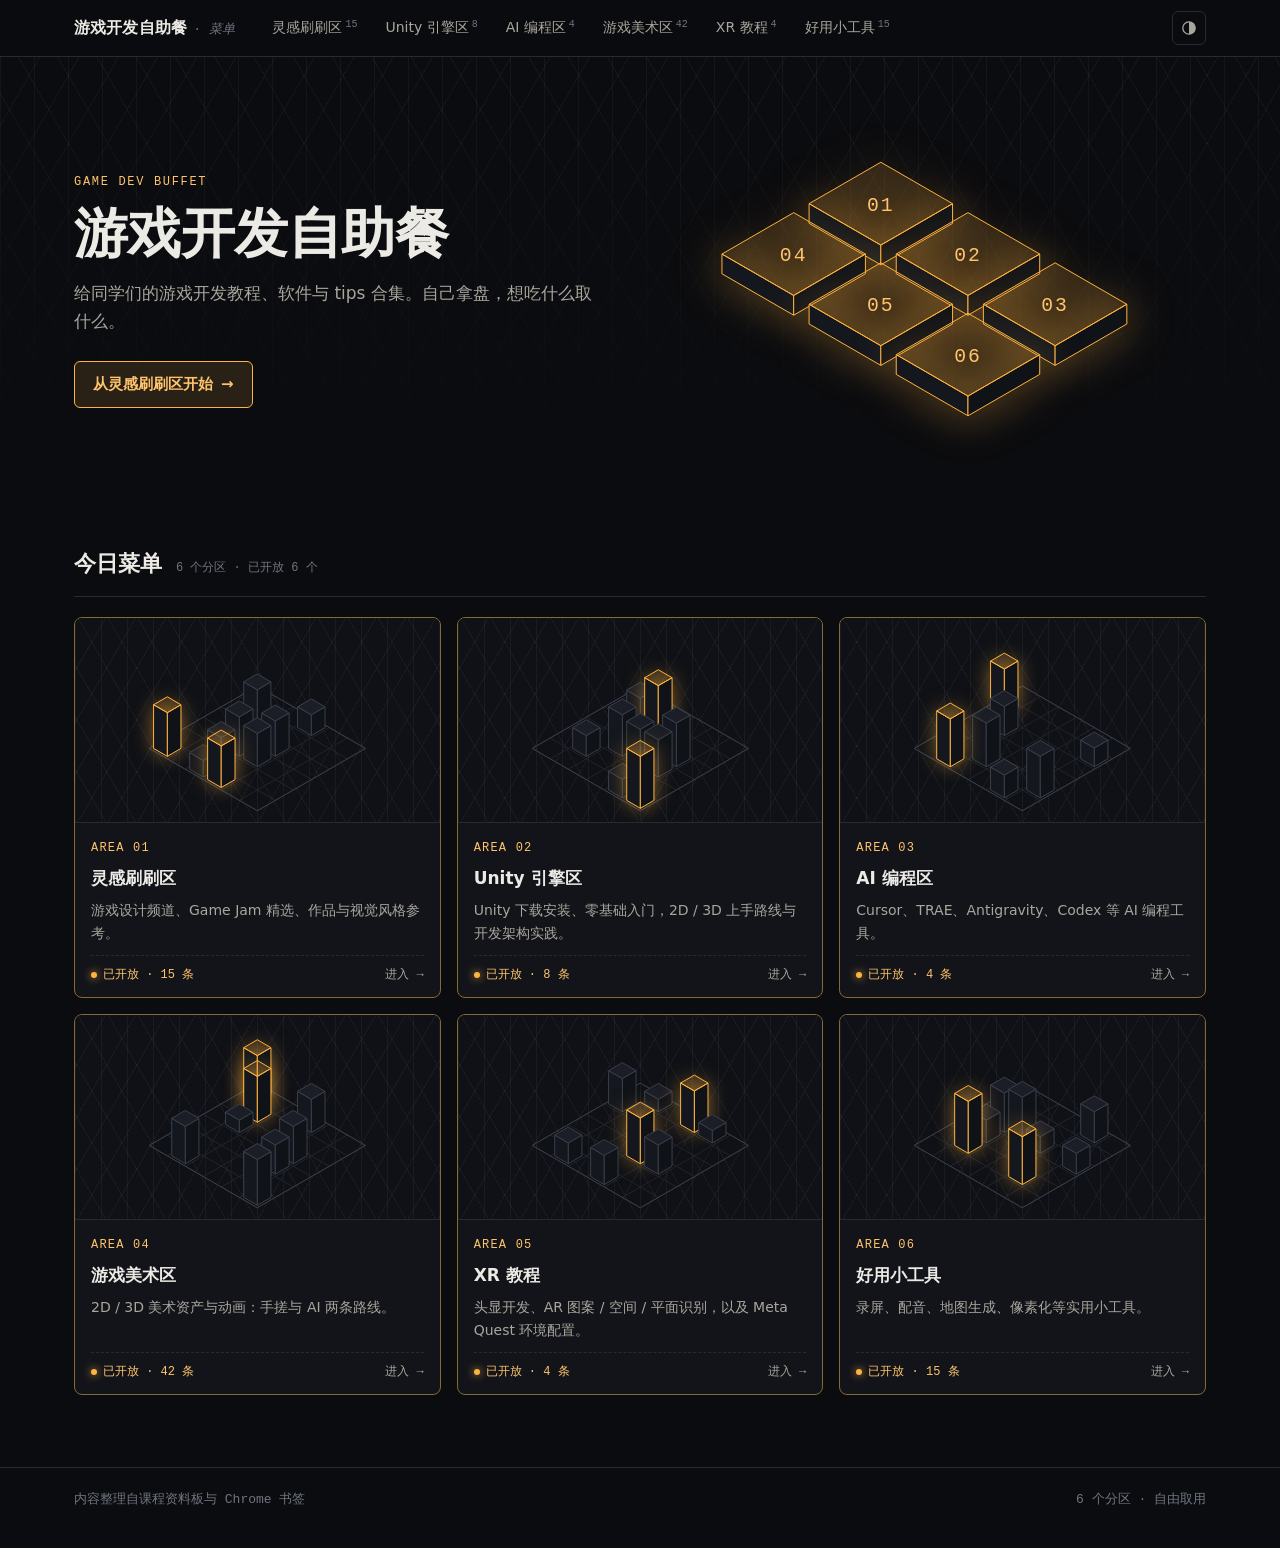
==== index.html @ 3d1bcd32 "Initial commit" ====
<!doctype html>
<html lang="zh-CN" data-theme="dark">
<head>
  <meta charset="utf-8">
  <meta name="viewport" content="width=device-width, initial-scale=1, viewport-fit=cover">
  <title>游戏开发自助餐</title>
  <meta name="description" content="给同学们的游戏开发教程、软件与 tips 合集。自己拿盘，想吃什么取什么。">
  <script src="assets/js/theme.js"></script>
  <link rel="stylesheet" href="assets/css/style.css">
</head>
<body>
  <header class="site-header">
    <div class="wrap header-inner">
      <a class="wordmark" href="index.html">游戏开发自助餐<em>· 菜单</em></a>
      <nav class="area-nav" aria-label="分区">
        <a href="inspiration.html">灵感刷刷区<sup>15</sup></a>
        <a href="unity.html">Unity 引擎区<sup>8</sup></a>
        <a href="ai-coding.html">AI 编程区<sup>4</sup></a>
        <a href="art.html">游戏美术区<sup>42</sup></a>
        <a href="xr.html">XR 教程<sup>4</sup></a>
        <a href="tools.html">好用小工具<sup>15</sup></a>
      </nav>
      <button id="theme-toggle" class="icon-btn" type="button" aria-label="切换明暗主题" title="切换明暗主题"><svg viewBox="0 0 16 16" aria-hidden="true" focusable="false"><circle cx="8" cy="8" r="6.2" fill="none" stroke="currentColor" stroke-width="1.3"/><path d="M8 1.8a6.2 6.2 0 0 1 0 12.4z" fill="currentColor"/></svg></button>
    </div>
  </header>

  <main>
    <section class="hero">
      <div class="wrap hero-inner">
        <div>
          <p class="eyebrow">Game Dev Buffet</p>
          <h1>游戏开发自助餐</h1>
          <p class="lead">给同学们的游戏开发教程、软件与 tips 合集。自己拿盘，想吃什么取什么。</p>
          <a class="btn" href="inspiration.html">从灵感刷刷区开始 <span aria-hidden="true">→</span></a>
        </div>
        <div class="hero-art" id="hero-art"></div>
      </div>
    </section>

    <div class="wrap">
      <div class="section-title"><h2>今日菜单</h2><span>6 个分区 · 已开放 6 个</span></div>
      <div class="tiles" id="tiles"></div>
    </div>
  </main>

  <footer class="site-footer">
    <div class="wrap">
      <span>内容整理自课程资料板与 Chrome 书签</span>
      <span>6 个分区 · 自由取用</span>
    </div>
  </footer>

  <script src="assets/js/iso.js"></script>
  <script src="assets/js/index.js"></script>
</body>
</html>
---- assets/css/style.css ----
/* ==========================================================
   游戏开发自助餐 · 全站样式
   视觉方向：极细等角线稿 + 亮起即发琥珀色光（参考 isoglow.dev 的气质）
   ★ 想调整配色？只改下面的 :root 变量即可。
   ========================================================== */

:root {
  color-scheme: light;
  /* —— 浅色主题（纸张感） —— */
  --bg: #f5f3ee;
  --surface: #fffdf9;
  --surface-2: #f6f3ec;
  --line: #d8d3c8;          /* 细灰线 */
  --line-2: #bfb9ab;
  --text: #1c1b19;
  --text-2: #55524b;
  --muted: #8a867c;
  --grid: rgba(0, 0, 0, .055);

  --amber: #e19400;         /* 发光主色：描边、光晕 */
  --amber-ink: #8f5a00;     /* 琥珀色文字（保证对比度） */
  --amber-soft: rgba(225, 148, 0, .12);
  --amber-wash: rgba(225, 148, 0, .16);
  --amber-fill: rgba(240, 160, 10, .62);
  --amber-fill-l: rgba(225, 148, 0, .34);
  --amber-fill-r: rgba(225, 148, 0, .22);
  --glow: rgba(225, 148, 0, .45);

  --iso-top: #fbf8f1;
  --iso-left: #ece7dc;
  --iso-right: #e1dbce;

  --radius: 8px;
  --mono: ui-monospace, "SF Mono", "JetBrains Mono", Menlo, Consolas, "Liberation Mono", monospace;
  --sans: -apple-system, BlinkMacSystemFont, "Segoe UI", "PingFang SC", "Hiragino Sans GB",
          "Microsoft YaHei UI", "Microsoft YaHei", "Noto Sans CJK SC", system-ui, sans-serif;
}

/* —— 深色主题（页面默认使用，也可手动切换） —— */
:root[data-theme="dark"] {
  color-scheme: dark;
  --bg: #0b0c0f;
  --surface: #12141a;
  --surface-2: #0f1116;
  --line: #262a32;
  --line-2: #3a3f4b;
  --text: #eceae4;
  --text-2: #a9a69d;
  --muted: #6f7480;
  --grid: rgba(255, 255, 255, .045);
  --amber: #ffb340;
  --amber-ink: #ffc46b;
  --amber-soft: rgba(255, 179, 64, .12);
  --amber-wash: rgba(255, 179, 64, .14);
  --amber-fill: rgba(255, 179, 64, .6);
  --amber-fill-l: rgba(255, 179, 64, .32);
  --amber-fill-r: rgba(255, 179, 64, .2);
  --glow: rgba(255, 179, 64, .5);
  --iso-top: #1b1e26;
  --iso-left: #14171d;
  --iso-right: #0f1217;
}

/* ---------- 基础 ---------- */
*, *::before, *::after { box-sizing: border-box; }
[hidden] { display: none !important; }
html { scroll-behavior: smooth; -webkit-text-size-adjust: 100%; }
body {
  margin: 0;
  background: var(--bg);
  color: var(--text);
  font: 400 16px/1.65 var(--sans);
  -webkit-font-smoothing: antialiased;
  transition: background-color .3s, color .3s;
}
a { color: inherit; }
.wrap { width: 100%; max-width: 1180px; margin: 0 auto; padding: 0 16px; }
@media (min-width: 720px) { .wrap { padding: 0 24px; } }

:focus-visible { outline: 2px solid var(--amber); outline-offset: 3px; }

@media (prefers-reduced-motion: reduce) {
  html { scroll-behavior: auto; }
  *, *::before, *::after { animation: none !important; transition: none !important; }
}

/* ---------- 顶部栏 ---------- */
.site-header {
  position: sticky; top: 0; z-index: 20;
  background: var(--bg);
  background: color-mix(in srgb, var(--bg) 84%, transparent);
  -webkit-backdrop-filter: blur(12px); backdrop-filter: blur(12px);
  border-bottom: 1px solid var(--line);
}
.header-inner {
  display: grid;
  grid-template-columns: 1fr auto;
  grid-template-areas: "brand tools" "nav nav";
  align-items: center; gap: 2px 12px; min-height: 56px;
}
@media (min-width: 900px) {
  .header-inner { grid-template-columns: auto 1fr auto; grid-template-areas: "brand nav tools"; gap: 24px; }
}
.wordmark { grid-area: brand; font: 600 16px var(--sans); text-decoration: none; letter-spacing: .01em; white-space: nowrap; }
.wordmark em { font: italic 400 13px var(--mono); color: var(--muted); margin-left: 6px; }

.area-nav { grid-area: nav; display: flex; gap: 2px; overflow-x: auto; scrollbar-width: none; padding-bottom: 8px; }
.area-nav::-webkit-scrollbar { display: none; }
@media (min-width: 900px) { .area-nav { padding: 0; } }
.area-nav a, .area-nav span {
  white-space: nowrap; padding: 5px 12px; border-radius: 6px; font-size: 14px;
  color: var(--text-2); text-decoration: none; border: 1px solid transparent;
}
.area-nav a:hover { color: var(--text); border-color: var(--line); }
.area-nav .is-active { color: var(--amber-ink); border-color: var(--line-2); background: var(--amber-soft); }
.area-nav .is-soon { color: var(--muted); opacity: .75; cursor: default; }
.area-nav sup { font: 500 10px var(--mono); margin-left: 3px; color: var(--muted); }

.icon-btn {
  grid-area: tools; width: 34px; height: 34px; display: grid; place-items: center;
  border: 1px solid var(--line); background: transparent; color: var(--text-2);
  border-radius: 6px; cursor: pointer; font-size: 16px; line-height: 1;
  transition: border-color .2s, color .2s, box-shadow .2s;
}
.icon-btn:hover { border-color: var(--amber); color: var(--amber-ink); box-shadow: 0 0 14px -2px var(--glow); }

/* ---------- 等角图形（SVG） ---------- */
.ibox polygon {
  stroke: var(--line-2); stroke-width: 1; stroke-linejoin: round;
  vector-effect: non-scaling-stroke;
  transition: fill .35s, stroke .35s;
}
.ibox .f-top { fill: var(--iso-top); }
.ibox .f-left { fill: var(--iso-left); }
.ibox .f-right { fill: var(--iso-right); }
.grid-line { fill: none; stroke: var(--line); stroke-width: 1; vector-effect: non-scaling-stroke; opacity: .8; }
.base-edge { fill: none; stroke: var(--line-2); stroke-width: 1; vector-effect: non-scaling-stroke; }
.pillar { stroke: var(--line-2); stroke-width: 1; stroke-dasharray: 2 4; vector-effect: non-scaling-stroke; }

/* 点亮状态：亮起的部分发琥珀色光 */
.is-lit .slab .f-top { fill: var(--amber-wash); stroke: var(--amber); }
.is-lit .slab .f-left, .is-lit .slab .f-right { stroke: var(--amber); }
.is-lit .cube .f-top { fill: var(--amber-fill); stroke: var(--amber); }
.is-lit .cube .f-left { fill: var(--amber-fill-l); stroke: var(--amber); }
.is-lit .cube .f-right { fill: var(--amber-fill-r); stroke: var(--amber); }
.is-lit .cube { filter: drop-shadow(0 0 7px var(--glow)); }
.is-lit .slab { filter: drop-shadow(0 0 12px var(--glow)); }

/* ---------- 首屏 ---------- */
.hero { position: relative; padding: 44px 0 28px; overflow: hidden; }
.hero::before {
  content: ""; position: absolute; inset: 0; pointer-events: none;
  background-image:
    repeating-linear-gradient(90deg, var(--grid) 0 1px, transparent 1px 34px),
    repeating-linear-gradient(60deg, var(--grid) 0 1px, transparent 1px 34px),
    repeating-linear-gradient(120deg, var(--grid) 0 1px, transparent 1px 34px);
  -webkit-mask-image: linear-gradient(to bottom, #000 0, transparent 95%);
  mask-image: linear-gradient(to bottom, #000 0, transparent 95%);
}
.hero-inner { position: relative; display: grid; gap: 28px; align-items: center; }
@media (min-width: 900px) { .hero-inner { grid-template-columns: 1.05fr 1fr; gap: 40px; } .hero { padding: 64px 0 40px; } }

.eyebrow { font: 500 12px var(--mono); letter-spacing: .14em; text-transform: uppercase; color: var(--amber-ink); margin: 0 0 14px; }
.hero h1 { margin: 0 0 14px; font-size: clamp(34px, 5.2vw, 54px); line-height: 1.15; font-weight: 650; letter-spacing: -.01em; }
.hero p.lead { margin: 0; max-width: 34em; color: var(--text-2); font-size: 17px; text-wrap: pretty; }

.stats { display: flex; flex-wrap: wrap; gap: 0; margin: 26px 0 0; padding: 0; list-style: none; }
.stats li { padding: 0 22px 0 0; margin-right: 22px; border-right: 1px solid var(--line); }
.stats li:last-child { border-right: 0; margin-right: 0; }
.stats b { display: block; font: 500 26px/1.1 var(--mono); color: var(--text); }
.stats span { font: 12px var(--mono); color: var(--muted); letter-spacing: .04em; }

.btn {
  display: inline-flex; align-items: center; gap: 8px; margin-top: 26px; padding: 10px 18px;
  border: 1px solid var(--amber); color: var(--amber-ink); background: var(--amber-soft);
  border-radius: 6px; text-decoration: none; font-weight: 600; font-size: 15px;
  transition: box-shadow .25s, transform .25s;
}
.btn:hover { box-shadow: 0 0 22px -2px var(--glow); transform: translateY(-1px); }

.hero-art { width: 100%; max-width: 520px; justify-self: center; }
.hero-art svg { display: block; width: 100%; height: auto; overflow: visible; }
.hero-caption { margin: 8px 0 0; text-align: center; color: var(--muted); font: 12px var(--mono); }
.hero-art .floor, .hero-art .slot { cursor: pointer; text-decoration: none; }
.hero-art .floor text, .hero-art .slot text { pointer-events: none; }
.t0 { font: 500 11px var(--mono); letter-spacing: .1em; fill: var(--muted); transition: fill .3s; }
.t1 { font: 600 14px var(--sans); fill: var(--text-2); transition: fill .3s; }
.t2 { font: 400 11px var(--mono); fill: var(--muted); }
.leader { stroke: var(--line-2); stroke-width: 1; fill: none; vector-effect: non-scaling-stroke; transition: stroke .3s; }
.leader-dot { fill: var(--line-2); transition: fill .3s; }
.is-lit .t0 { fill: var(--amber-ink); }
.is-lit .t1 { fill: var(--text); }
.is-lit .leader { stroke: var(--amber); }
.is-lit .leader-dot { fill: var(--amber); }

/* ---------- 工具栏（筛选 / 搜索） ---------- */
.sr-only { position: absolute; width: 1px; height: 1px; padding: 0; margin: -1px; overflow: hidden; clip-path: inset(50%); white-space: nowrap; border: 0; }
.learning-path { display: grid; grid-template-columns: repeat(3, minmax(0, 1fr)); gap: 12px; margin: 8px 0 18px; }
.learning-path a { display: flex; flex-direction: column; gap: 5px; padding: 16px; border: 1px solid var(--line); border-radius: var(--radius); background: var(--surface); text-decoration: none; }
.learning-path a:hover { border-color: var(--amber); background: var(--amber-soft); }
.learning-path span { font: 12px var(--mono); color: var(--amber-ink); }
.learning-path strong { font-size: 15px; font-weight: 600; }
.learning-path small { color: var(--text-2); font-size: 12px; }
.group-links { display: flex; flex-wrap: wrap; gap: 8px; margin: 8px 0 22px; }
.group-links a { text-decoration: none; }
.card-foot > span:first-child { overflow-wrap: anywhere; min-width: 0; }
.card-foot .go { flex-shrink: 0; }
.learning-note { margin: 0 0 24px; padding: 16px 18px; border-left: 2px solid var(--amber); background: var(--amber-soft); border-radius: 0 var(--radius) var(--radius) 0; }
.learning-note strong { color: var(--amber-ink); font-size: 14px; }
.learning-note p { margin: 5px 0 0; color: var(--text-2); font-size: 14px; }
@media (max-width: 720px) { .learning-path { grid-template-columns: repeat(2, minmax(0, 1fr)); } }
@media (max-width: 360px) { .learning-path { grid-template-columns: 1fr; } }
.toolbar {
  display: flex; flex-wrap: wrap; align-items: center; gap: 10px 10px;
  padding: 14px 0; border-top: 1px solid var(--line); border-bottom: 1px solid var(--line);
}
.chip {
  font: 500 13px var(--sans); padding: 6px 13px; border: 1px solid var(--line);
  background: transparent; color: var(--text-2); border-radius: 999px; cursor: pointer;
  transition: border-color .2s, color .2s, background .2s, box-shadow .2s;
}
.chip:hover { border-color: var(--line-2); color: var(--text); }
.chip[aria-pressed="true"] { border-color: var(--amber); color: var(--amber-ink); background: var(--amber-soft); }
.chip.hot[aria-pressed="true"] { box-shadow: 0 0 16px -4px var(--glow); }
.tb-sep { width: 1px; height: 20px; background: var(--line); margin: 0 4px; }
.search { margin-left: auto; flex: 1 1 200px; max-width: 280px; }
.search input {
  width: 100%; font: 14px var(--sans); padding: 7px 12px; color: var(--text);
  border: 1px solid var(--line); background: var(--surface); border-radius: 6px;
}
.search input::placeholder { color: var(--muted); }
.search input:focus { outline: none; border-color: var(--amber); box-shadow: 0 0 0 3px var(--amber-soft); }
@media (max-width: 640px) { .search { max-width: none; flex-basis: 100%; margin-left: 0; } .tb-sep { display: none; } }
.count { font: 12px var(--mono); color: var(--muted); margin: 12px 0 0; }

/* ---------- 分组 ---------- */
.group { padding: 36px 0 6px; scroll-margin-top: 76px; }
.group-head {
  display: grid; grid-template-columns: auto 1fr; gap: 2px 14px; align-items: baseline;
  padding-bottom: 14px; margin-bottom: 20px; border-bottom: 1px solid var(--line);
}
.group-no { font: 500 13px var(--mono); color: var(--amber-ink); letter-spacing: .08em; }
.group-head h2 { margin: 0; font-size: 22px; line-height: 1.3; font-weight: 600; }
.group-hint { grid-column: 2; margin: 0; color: var(--text-2); font-size: 14px; }

.grid { display: grid; gap: 16px; grid-template-columns: repeat(auto-fit, minmax(280px, 1fr)); }
.grid.wide { grid-template-columns: repeat(auto-fit, minmax(min(100%, 400px), 1fr)); }
@media (min-width: 960px) {
  .grid:not(.wide) { grid-template-columns: repeat(3, 1fr); }
}

/* ---------- 卡片 ---------- */
.card {
  position: relative; display: flex; flex-direction: column; overflow: hidden;
  background: var(--surface); border: 1px solid var(--line); border-radius: var(--radius);
  color: inherit; text-decoration: none;
  transition: border-color .25s, box-shadow .25s, transform .25s, background-color .3s;
}
a.card:hover, a.card:focus-visible {
  border-color: var(--amber);
  box-shadow: 0 0 0 1px var(--amber), 0 14px 38px -14px var(--glow);
  transform: translateY(-2px);
}
a.card:focus-visible { outline: 2px solid var(--amber); outline-offset: 3px; }

.cover { position: relative; aspect-ratio: 16 / 9; background: var(--surface-2); border-bottom: 1px solid var(--line); overflow: hidden; }
.cover::before {
  content: ""; position: absolute; inset: 0;
  background-image:
    repeating-linear-gradient(90deg, var(--grid) 0 1px, transparent 1px 26px),
    repeating-linear-gradient(60deg, var(--grid) 0 1px, transparent 1px 26px),
    repeating-linear-gradient(120deg, var(--grid) 0 1px, transparent 1px 26px);
}
.cover svg { position: absolute; inset: 0; width: 100%; height: 100%; }
.grid.wide .cover:not(.has-thumbnail) { aspect-ratio: 21 / 9; }
.cover-image { position: absolute; inset: 0; width: 100%; height: 100%; object-fit: cover; background: var(--surface-2); }
.cover-image.is-avatar { object-fit: contain; padding: 20px; }
.icon-btn svg { width: 16px; height: 16px; }
.chips { position: absolute; left: 10px; top: 10px; display: flex; gap: 6px; }
.tag {
  font: 500 11px/1 var(--mono); letter-spacing: .06em; text-transform: uppercase;
  padding: 5px 7px; border: 1px solid var(--line-2); border-radius: 4px;
  background: var(--surface); color: var(--text-2);
}

/* 卡片悬停：封面里最高的两块"亮灯" */
.card:hover .cover .tgt .f-top, .card:focus-visible .cover .tgt .f-top { fill: var(--amber-fill); stroke: var(--amber); }
.card:hover .cover .tgt .f-left, .card:focus-visible .cover .tgt .f-left { fill: var(--amber-fill-l); stroke: var(--amber); }
.card:hover .cover .tgt .f-right, .card:focus-visible .cover .tgt .f-right { fill: var(--amber-fill-r); stroke: var(--amber); }
.card:hover .cover .tgt, .card:focus-visible .cover .tgt { filter: drop-shadow(0 0 7px var(--glow)); }
/* 强烈推荐：常亮 */
.card.hot .cover .tgt .f-top { fill: var(--amber-wash); stroke: var(--amber); }
.card.hot .cover .tgt .f-left, .card.hot .cover .tgt .f-right { stroke: var(--amber); }
.card.hot .cover .tgt { filter: drop-shadow(0 0 5px var(--glow)); }
.card.hot { border-color: color-mix(in srgb, var(--amber) 45%, var(--line)); }

.card-body { display: flex; flex-direction: column; gap: 6px; padding: 14px 16px 10px; flex: 1; }
.card-meta { display: flex; flex-wrap: wrap; align-items: center; gap: 8px; min-height: 22px; }
.kind { font: 500 12px var(--mono); color: var(--muted); letter-spacing: .06em; }
.badge-hot {
  display: inline-flex; align-items: center; gap: 6px; font: 500 11px var(--mono); letter-spacing: .04em;
  color: var(--amber-ink); border: 1px solid var(--amber); background: var(--amber-soft);
  padding: 3px 8px; border-radius: 4px;
}
.badge-hot::before { content: ""; width: 6px; height: 6px; border-radius: 50%; background: var(--amber); box-shadow: 0 0 8px var(--amber); }
.card h3 { margin: 2px 0 0; font-size: 17px; line-height: 1.4; font-weight: 600; }
.card .orig { margin: 0; font: 400 12px/1.5 var(--mono); color: var(--muted); word-break: break-word; }
.card .desc { margin: 2px 0 0; color: var(--text-2); font-size: 14px; }
.card .note { margin: 4px 0 0; font: 400 12px/1.55 var(--mono); color: var(--muted); padding-left: 10px; border-left: 1px solid var(--line-2); }
.card-foot {
  display: flex; justify-content: space-between; align-items: center; gap: 10px;
  margin: 0 16px; padding: 10px 0 14px; border-top: 1px dashed var(--line);
  font: 12px var(--mono); color: var(--muted);
}
.go { color: var(--text-2); transition: color .2s, transform .2s; }
a.card:hover .go { color: var(--amber-ink); transform: translate(2px, -2px); }

.empty { text-align: center; padding: 56px 0 32px; color: var(--muted); font: 14px var(--mono); }

/* ---------- 首页菜单卡片 ---------- */
.tiles { display: grid; gap: 16px; grid-template-columns: repeat(auto-fill, minmax(280px, 1fr)); }
.tile-no { font: 500 12px var(--mono); color: var(--amber-ink); letter-spacing: .1em; }
.card.soon { cursor: default; }
.card.soon .cover svg { opacity: .55; }
.card.soon .go { color: var(--muted); }
.status { display: inline-flex; align-items: center; gap: 6px; }
.status.live { color: var(--amber-ink); }
.status.live::before { content: ""; width: 6px; height: 6px; border-radius: 50%; background: var(--amber); box-shadow: 0 0 8px var(--amber); }
.section-title { display: flex; align-items: baseline; gap: 14px; margin: 44px 0 20px; padding-bottom: 14px; border-bottom: 1px solid var(--line); }
.section-title h2 { margin: 0; font-size: 22px; font-weight: 600; }
.section-title span { font: 12px var(--mono); color: var(--muted); }

/* ---------- 页脚 ---------- */
.site-footer { margin-top: 72px; border-top: 1px solid var(--line); padding: 22px 0 40px; font: 13px var(--mono); color: var(--muted); }
.site-footer .wrap { display: flex; flex-wrap: wrap; justify-content: space-between; gap: 8px 24px; }
.site-footer a { text-decoration: none; color: var(--text-2); }
.site-footer a:hover { color: var(--amber-ink); }
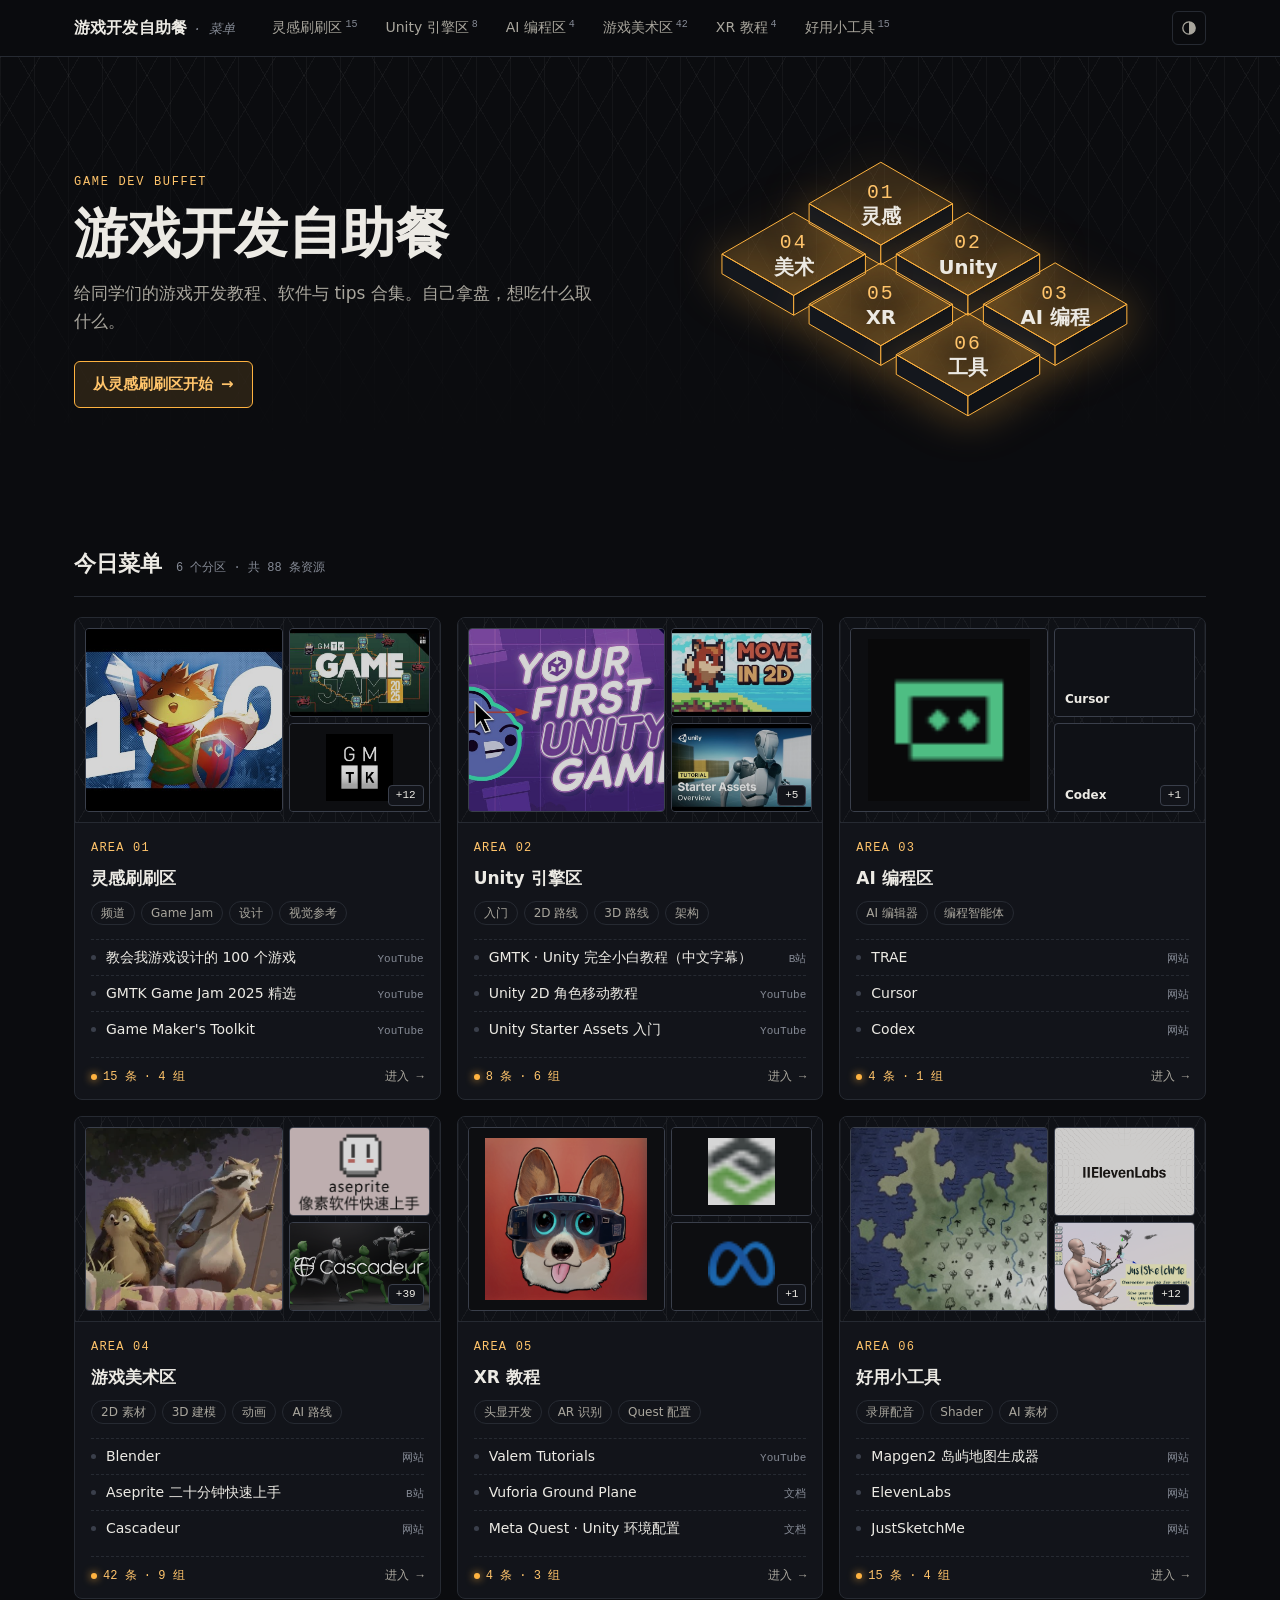
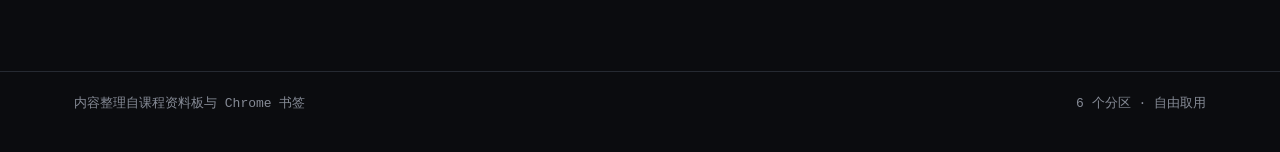
==== commit 79b55a4e: "美化等角琥珀风格并重做主页分区卡片 - 主页卡片加载各分区数据，显示代表资源封面拼贴、子路线标签、代表资源列表和条数/组数 - 文字封面改为跟随主题的 HTML 版本，不再与来源标签重叠 - 资源封面" ====
--- a/index.html
+++ b/index.html
@@ -38,7 +38,7 @@
     </section>
 
     <div class="wrap">
-      <div class="section-title"><h2>今日菜单</h2><span>6 个分区 · 已开放 6 个</span></div>
+      <div class="section-title"><h2>今日菜单</h2><span id="menu-sum">6 个分区</span></div>
       <div class="tiles" id="tiles"></div>
     </div>
   </main>
--- a/assets/css/style.css
+++ b/assets/css/style.css
@@ -11,10 +11,10 @@
   --surface: #fffdf9;
   --surface-2: #f6f3ec;
   --line: #d8d3c8;          /* 细灰线 */
-  --line-2: #bfb9ab;
+  --line-2: #aea795;
   --text: #1c1b19;
   --text-2: #55524b;
-  --muted: #8a867c;
+  --muted: #736f65;
   --grid: rgba(0, 0, 0, .055);
 
   --amber: #e19400;         /* 发光主色：描边、光晕 */
@@ -46,7 +46,7 @@
   --line-2: #3a3f4b;
   --text: #eceae4;
   --text-2: #a9a69d;
-  --muted: #6f7480;
+  --muted: #858a95;
   --grid: rgba(255, 255, 255, .045);
   --amber: #ffb340;
   --amber-ink: #ffc46b;
@@ -107,6 +107,14 @@
 .area-nav { grid-area: nav; display: flex; gap: 2px; overflow-x: auto; scrollbar-width: none; padding-bottom: 8px; }
 .area-nav::-webkit-scrollbar { display: none; }
 @media (min-width: 900px) { .area-nav { padding: 0; } }
+/* 窄屏时右侧渐隐，提示导航还能横向滑动 */
+@media (max-width: 899px) {
+  .area-nav {
+    -webkit-mask-image: linear-gradient(to right, #000 calc(100% - 32px), transparent);
+    mask-image: linear-gradient(to right, #000 calc(100% - 32px), transparent);
+    padding-right: 24px;
+  }
+}
 .area-nav a, .area-nav span {
   white-space: nowrap; padding: 5px 12px; border-radius: 6px; font-size: 14px;
   color: var(--text-2); text-decoration: none; border: 1px solid transparent;
@@ -179,6 +187,7 @@
 .btn:hover { box-shadow: 0 0 22px -2px var(--glow); transform: translateY(-1px); }
 
 .hero-art { width: 100%; max-width: 520px; justify-self: center; }
+@media (max-width: 899px) { .hero-art { max-width: 380px; } }
 .hero-art svg { display: block; width: 100%; height: auto; overflow: visible; }
 .hero-caption { margin: 8px 0 0; text-align: center; color: var(--muted); font: 12px var(--mono); }
 .hero-art .floor, .hero-art .slot { cursor: pointer; text-decoration: none; }
@@ -188,7 +197,9 @@
 .t2 { font: 400 11px var(--mono); fill: var(--muted); }
 .leader { stroke: var(--line-2); stroke-width: 1; fill: none; vector-effect: non-scaling-stroke; transition: stroke .3s; }
 .leader-dot { fill: var(--line-2); transition: fill .3s; }
+.slot-name { font: 600 11px var(--sans); fill: var(--text-2); transition: fill .3s; }
 .is-lit .t0 { fill: var(--amber-ink); }
+.is-lit .slot-name { fill: var(--text); }
 .is-lit .t1 { fill: var(--text); }
 .is-lit .leader { stroke: var(--amber); }
 .is-lit .leader-dot { fill: var(--amber); }
@@ -273,8 +284,27 @@
 }
 .cover svg { position: absolute; inset: 0; width: 100%; height: 100%; }
 .grid.wide .cover:not(.has-thumbnail) { aspect-ratio: 21 / 9; }
-.cover-image { position: absolute; inset: 0; width: 100%; height: 100%; object-fit: cover; background: var(--surface-2); }
+/* 封面统一处理：平时略微压暗、降低饱和度，悬停时恢复原色 */
+.cover-image {
+  position: absolute; inset: 0; width: 100%; height: 100%; object-fit: cover; background: var(--surface-2);
+  filter: saturate(.7) brightness(.84); transition: filter .35s;
+}
+:root:not([data-theme="dark"]) .cover-image { filter: saturate(.78); }
+a.card:hover .cover-image, a.card:focus-visible .cover-image { filter: none; }
 .cover-image.is-avatar { object-fit: contain; padding: 20px; }
+
+/* 文字封面：叠在等角线稿上，名称放在左下角，避开左上角的来源标签 */
+.title-card {
+  position: absolute; left: 0; right: 0; bottom: 0; display: flex; flex-direction: column; gap: 2px;
+  padding: 28px 16px 12px;
+  background: linear-gradient(to top, var(--surface-2) 45%, transparent);
+}
+.title-card b {
+  font: 600 18px/1.3 var(--sans); color: var(--text); overflow-wrap: anywhere;
+  display: -webkit-box; -webkit-line-clamp: 2; -webkit-box-orient: vertical; overflow: hidden;
+}
+.title-card span { font: 12px var(--mono); color: var(--muted); }
+.cover:has(.title-card) > svg { opacity: .6; }
 .icon-btn svg { width: 16px; height: 16px; }
 .chips { position: absolute; left: 10px; top: 10px; display: flex; gap: 6px; }
 .tag {
@@ -320,6 +350,48 @@
 /* ---------- 首页菜单卡片 ---------- */
 .tiles { display: grid; gap: 16px; grid-template-columns: repeat(auto-fill, minmax(280px, 1fr)); }
 .tile-no { font: 500 12px var(--mono); color: var(--amber-ink); letter-spacing: .1em; }
+
+/* 封面拼贴：一大两小，取自分区里的代表资源 */
+.cover.collage {
+  display: grid; grid-template-columns: 1.4fr 1fr; grid-template-rows: 1fr 1fr; gap: 6px; padding: 10px;
+}
+.cover.collage::before { z-index: 0; }
+.collage .cell {
+  position: relative; overflow: hidden; border: 1px solid var(--line-2); border-radius: 4px; background: var(--surface-2);
+  transition: border-color .3s, box-shadow .3s;
+}
+.collage .cell:first-child { grid-row: 1 / 3; }
+.collage .cell .cover-image.is-avatar { padding: 10px; }
+.collage .title-card { padding: 16px 10px 8px; }
+.collage .title-card b { font-size: 14px; }
+.collage .cell:not(:first-child) .title-card b { font-size: 12px; -webkit-line-clamp: 1; }
+.collage .title-card span { display: none; }
+a.card:hover .collage .cell, a.card:focus-visible .collage .cell { border-color: var(--amber); }
+a.card:hover .collage .cell:first-child, a.card:focus-visible .collage .cell:first-child { box-shadow: 0 0 14px -4px var(--glow); }
+.collage .more {
+  position: absolute; right: 16px; bottom: 16px; z-index: 1;
+  font: 500 11px/1 var(--mono); padding: 4px 7px; border-radius: 4px;
+  color: var(--text); background: var(--surface); border: 1px solid var(--line-2);
+}
+
+/* 分区卡片正文：子路线标签 + 代表资源 */
+.tile-tags { display: flex; flex-wrap: wrap; gap: 6px; height: 24px; overflow: hidden; margin: 4px 0 2px; }
+.tile-tags span {
+  font-size: 12px; line-height: 22px; padding: 0 9px; border: 1px solid var(--line); border-radius: 999px;
+  color: var(--text-2); white-space: nowrap;
+}
+.tile-picks { list-style: none; margin: 6px 0 0; padding: 0; }
+.tile-picks li {
+  display: flex; align-items: baseline; gap: 10px; padding: 6px 0; border-top: 1px dashed var(--line);
+  font-size: 14px;
+}
+.tile-picks li::before {
+  content: ""; flex-shrink: 0; width: 5px; height: 5px; border-radius: 50%; background: var(--line-2);
+  transform: translateY(-2px); transition: background .25s, box-shadow .25s;
+}
+a.card:hover .tile-picks li::before { background: var(--amber); box-shadow: 0 0 6px var(--amber); }
+.tile-picks .name { flex: 1; min-width: 0; overflow: hidden; text-overflow: ellipsis; white-space: nowrap; }
+.tile-picks .pf { flex-shrink: 0; font: 11px var(--mono); color: var(--muted); }
 .card.soon { cursor: default; }
 .card.soon .cover svg { opacity: .55; }
 .card.soon .go { color: var(--muted); }
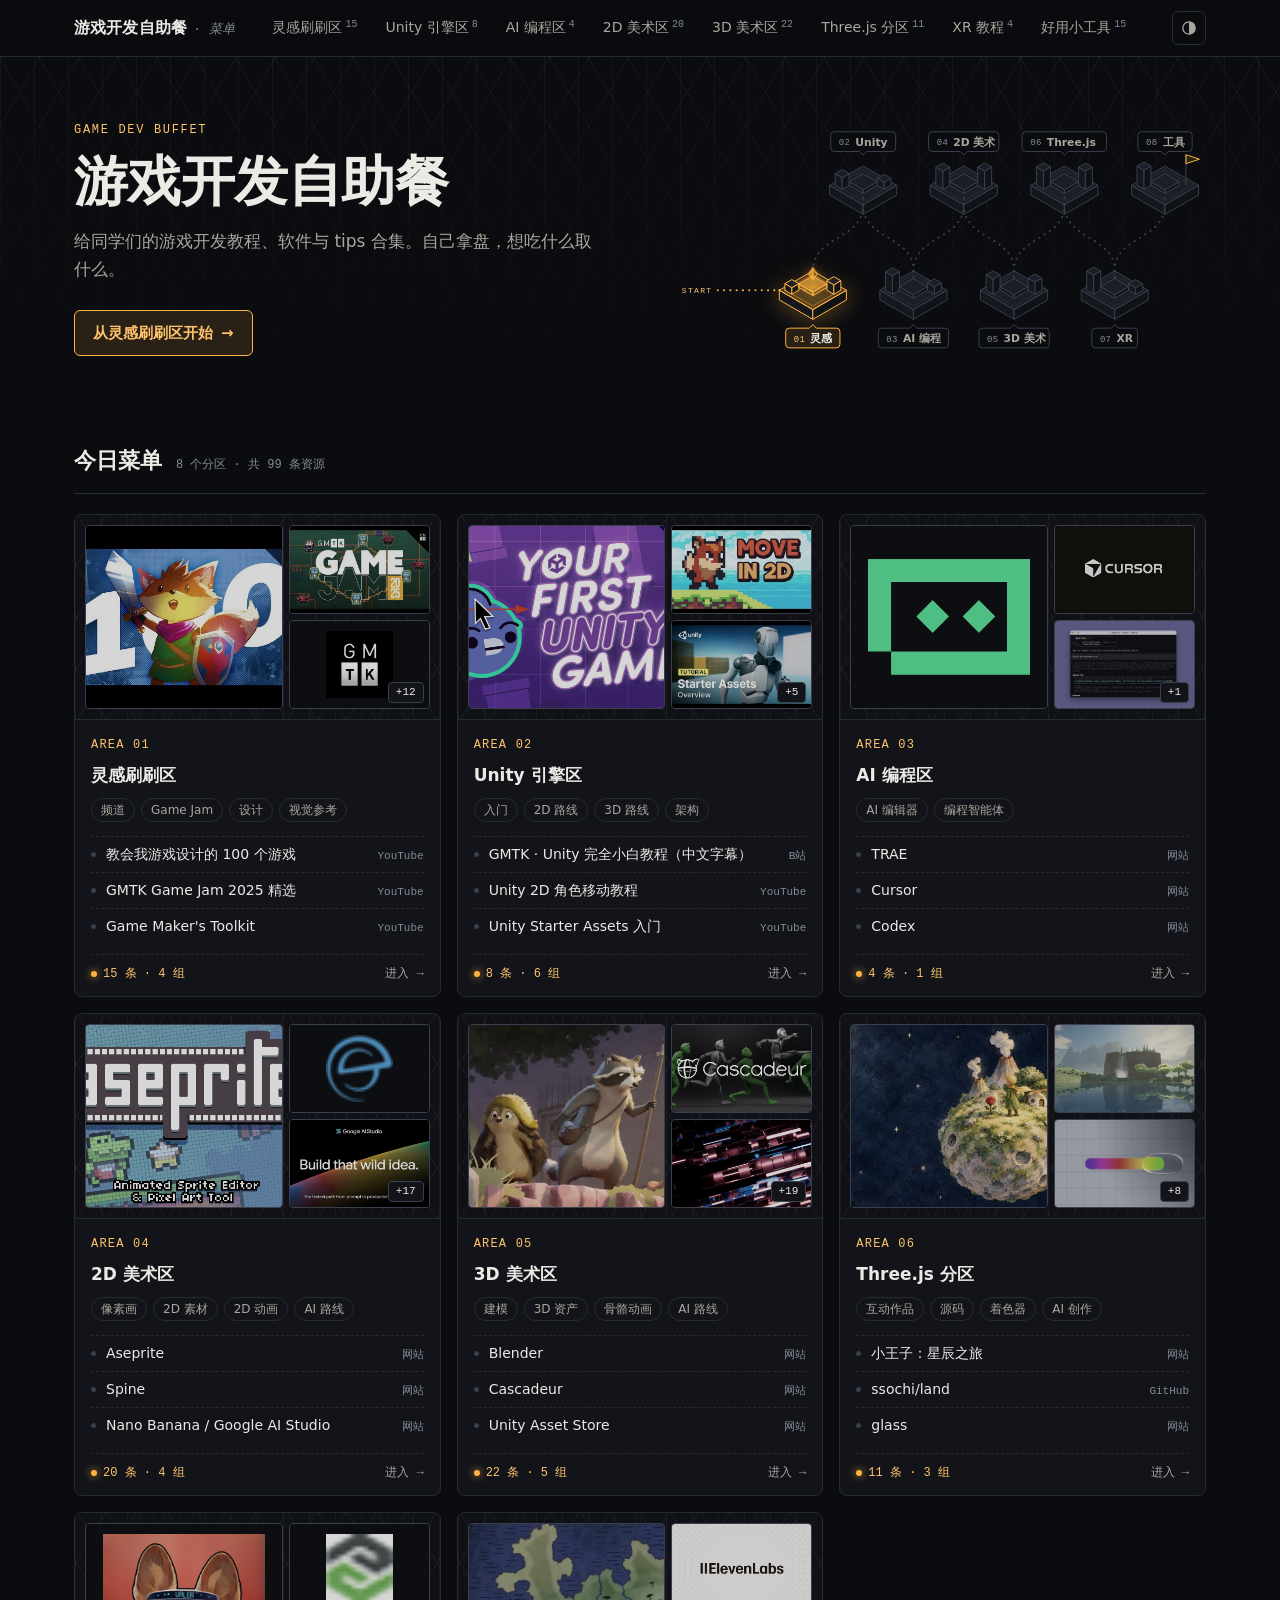
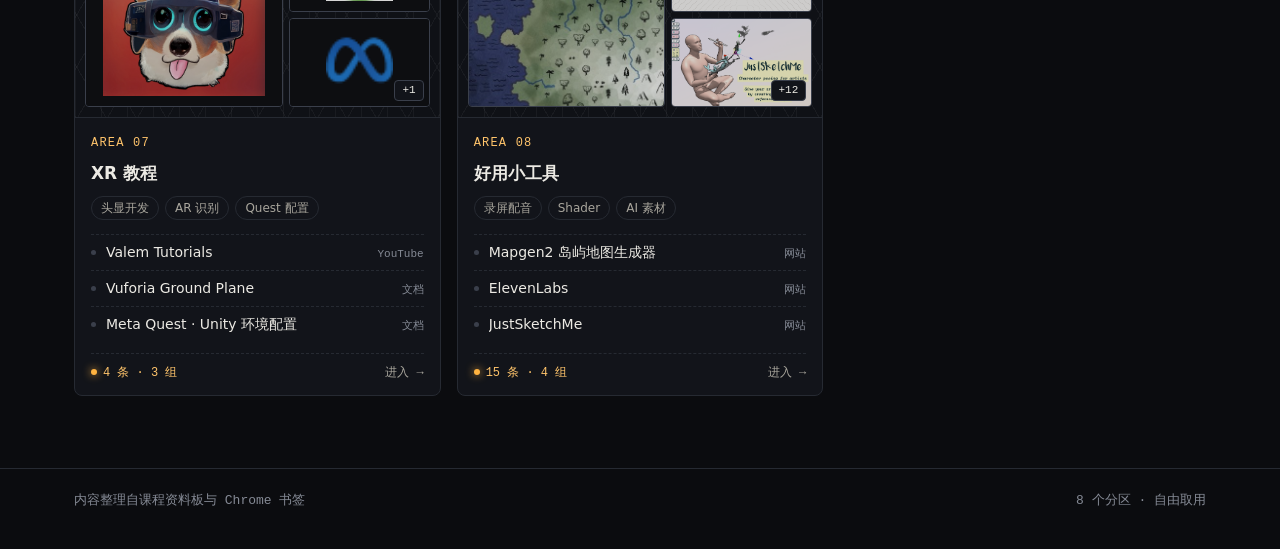
==== commit e87ee6f7: "1 1" ====
--- a/index.html
+++ b/index.html
@@ -16,7 +16,9 @@
         <a href="inspiration.html">灵感刷刷区<sup>15</sup></a>
         <a href="unity.html">Unity 引擎区<sup>8</sup></a>
         <a href="ai-coding.html">AI 编程区<sup>4</sup></a>
-        <a href="art.html">游戏美术区<sup>42</sup></a>
+        <a href="art-2d.html">2D 美术区<sup>20</sup></a>
+        <a href="art-3d.html">3D 美术区<sup>22</sup></a>
+        <a href="three.html">Three.js 分区<sup>11</sup></a>
         <a href="xr.html">XR 教程<sup>4</sup></a>
         <a href="tools.html">好用小工具<sup>15</sup></a>
       </nav>
@@ -38,7 +40,7 @@
     </section>
 
     <div class="wrap">
-      <div class="section-title"><h2>今日菜单</h2><span id="menu-sum">6 个分区</span></div>
+      <div class="section-title"><h2>今日菜单</h2><span id="menu-sum">8 个分区</span></div>
       <div class="tiles" id="tiles"></div>
     </div>
   </main>
@@ -46,11 +48,12 @@
   <footer class="site-footer">
     <div class="wrap">
       <span>内容整理自课程资料板与 Chrome 书签</span>
-      <span>6 个分区 · 自由取用</span>
+      <span>8 个分区 · 自由取用</span>
     </div>
   </footer>
 
   <script src="assets/js/iso.js"></script>
+  <script src="assets/js/resource-cards.js"></script>
   <script src="assets/js/index.js"></script>
 </body>
 </html>
--- a/assets/css/style.css
+++ b/assets/css/style.css
@@ -190,19 +190,53 @@
 @media (max-width: 899px) { .hero-art { max-width: 380px; } }
 .hero-art svg { display: block; width: 100%; height: auto; overflow: visible; }
 .hero-caption { margin: 8px 0 0; text-align: center; color: var(--muted); font: 12px var(--mono); }
-.hero-art .floor, .hero-art .slot { cursor: pointer; text-decoration: none; }
-.hero-art .floor text, .hero-art .slot text { pointer-events: none; }
+.hero-art .floor { cursor: pointer; text-decoration: none; }
+.hero-art .floor text { pointer-events: none; }
 .t0 { font: 500 11px var(--mono); letter-spacing: .1em; fill: var(--muted); transition: fill .3s; }
 .t1 { font: 600 14px var(--sans); fill: var(--text-2); transition: fill .3s; }
 .t2 { font: 400 11px var(--mono); fill: var(--muted); }
 .leader { stroke: var(--line-2); stroke-width: 1; fill: none; vector-effect: non-scaling-stroke; transition: stroke .3s; }
 .leader-dot { fill: var(--line-2); transition: fill .3s; }
-.slot-name { font: 600 11px var(--sans); fill: var(--text-2); transition: fill .3s; }
 .is-lit .t0 { fill: var(--amber-ink); }
-.is-lit .slot-name { fill: var(--text); }
 .is-lit .t1 { fill: var(--text); }
 .is-lit .leader { stroke: var(--amber); }
 .is-lit .leader-dot { fill: var(--amber); }
+
+/* 首页关卡地图：浮空小岛 + 点状小路 + 跳来跳去的小宝石 */
+#hero-art { max-width: 560px; }
+.lvl { cursor: pointer; text-decoration: none; outline: none; animation: lvl-in .6s cubic-bezier(.2, .8, .2, 1) both; animation-delay: calc(var(--i) * 80ms + 80ms); }
+.lvl text { pointer-events: none; }
+.lvl .rim { fill: none; stroke: var(--line); stroke-width: 1; vector-effect: non-scaling-stroke; transition: stroke .35s; }
+.lvl .pad-lift { transition: transform .35s cubic-bezier(.2, .8, .2, 1); }
+.lvl.is-lit .pad-lift { transform: translateY(-3px); }
+.lvl.is-lit .rim { stroke: var(--amber); stroke-opacity: .45; }
+.lvl.is-lit .prop polygon { stroke: var(--amber); }
+.lvl.is-done .slab .f-top { stroke: var(--amber); stroke-opacity: .55; }
+.lvl.is-done .pad .f-top { fill: var(--amber-wash); stroke: var(--amber); stroke-opacity: .7; }
+.lvl-tag path { fill: var(--bg); stroke: var(--line-2); stroke-width: 1; vector-effect: non-scaling-stroke; transition: stroke .3s, fill .3s; }
+.lvl-no { font: 500 10px var(--mono); letter-spacing: .04em; fill: var(--muted); transition: fill .3s; }
+.lvl-name { font: 600 12px var(--sans); fill: var(--text-2); transition: fill .3s; }
+.lvl.is-done .lvl-no { fill: var(--amber-ink); }
+.lvl.is-lit .lvl-tag path { stroke: var(--amber); fill: color-mix(in srgb, var(--amber) 12%, var(--bg)); }
+.lvl.is-lit .lvl-no { fill: var(--amber-ink); }
+.lvl.is-lit .lvl-name { fill: var(--text); }
+.trail { fill: none; stroke: var(--line-2); stroke-width: 2.4; stroke-linecap: round; stroke-dasharray: 0 7; transition: stroke .3s; }
+.trail.is-on { stroke: var(--amber); animation: trail-march 1s linear infinite; }
+.bridges { animation: fade-in .6s .55s both; }
+.map-cap { font: 500 9px var(--mono); letter-spacing: .16em; fill: var(--amber-ink); }
+.flag-pole { stroke: var(--line-2); stroke-width: 1.2; vector-effect: non-scaling-stroke; }
+.flag { fill: var(--amber-soft); stroke: var(--amber); stroke-width: 1; stroke-linejoin: round; vector-effect: non-scaling-stroke; }
+.gem { pointer-events: none; transition: transform .45s cubic-bezier(.3, .7, .2, 1); }
+.gem-bob { animation: gem-bob 2.4s ease-in-out infinite; }
+.gem-l, .gem-r { stroke: var(--amber); stroke-width: 1; stroke-linejoin: round; vector-effect: non-scaling-stroke; }
+.gem-l { fill: var(--amber-fill); }
+.gem-r { fill: var(--amber-fill-r); }
+.gem-bob { filter: drop-shadow(0 0 6px var(--glow)); }
+.gem-shadow { fill: var(--glow); opacity: .5; }
+@keyframes lvl-in { from { opacity: 0; transform: translateY(8px); } }
+@keyframes fade-in { from { opacity: 0; } }
+@keyframes trail-march { to { stroke-dashoffset: -7; } }
+@keyframes gem-bob { 50% { transform: translateY(-4px); } }
 
 /* ---------- 工具栏（筛选 / 搜索） ---------- */
 .sr-only { position: absolute; width: 1px; height: 1px; padding: 0; margin: -1px; overflow: hidden; clip-path: inset(50%); white-space: nowrap; border: 0; }
@@ -254,7 +288,7 @@
 .group-head h2 { margin: 0; font-size: 22px; line-height: 1.3; font-weight: 600; }
 .group-hint { grid-column: 2; margin: 0; color: var(--text-2); font-size: 14px; }
 
-.grid { display: grid; gap: 16px; grid-template-columns: repeat(auto-fit, minmax(280px, 1fr)); }
+.grid { display: grid; gap: 16px; grid-template-columns: repeat(auto-fit, minmax(min(100%, 280px), 1fr)); }
 .grid.wide { grid-template-columns: repeat(auto-fit, minmax(min(100%, 400px), 1fr)); }
 @media (min-width: 960px) {
   .grid:not(.wide) { grid-template-columns: repeat(3, 1fr); }
@@ -346,6 +380,48 @@
 a.card:hover .go { color: var(--amber-ink); transform: translate(2px, -2px); }
 
 .empty { text-align: center; padding: 56px 0 32px; color: var(--muted); font: 14px var(--mono); }
+
+/* ---------- 卡片管理 ---------- */
+.resource-bar { display: flex; align-items: center; flex-wrap: wrap; gap: 8px; padding-top: 12px; }
+.resource-bar .count { margin: 0 auto 0 0; }
+.chip-primary { border-color: var(--amber); color: var(--amber-ink); background: var(--amber-soft); }
+.chip-primary:hover { border-color: var(--amber); background: var(--amber-wash); }
+.manage-help, .manage-status, .group-empty { color: var(--muted); font-size: 13px; margin: 8px 0 0; }
+.manage-status { color: var(--amber-ink); }
+.manage-status:empty { margin: 0; }
+.resource-item { min-width: 0; display: flex; flex-direction: column; border-radius: var(--radius); }
+.resource-item > .card { flex: 1; overflow-wrap: anywhere; }
+.resource-item:has(.card-actions) > .card { border-radius: var(--radius) var(--radius) 0 0; transform: none; }
+.card-actions {
+  display: flex; align-items: center; gap: 5px; padding: 6px;
+  border: 1px solid var(--line); border-top: 0; border-radius: 0 0 var(--radius) var(--radius);
+  background: var(--surface-2);
+}
+.card-actions .chip { min-width: 40px; min-height: 40px; padding: 5px 9px; border-radius: 6px; }
+.card-actions .chip:disabled { cursor: default; opacity: .35; }
+.card-delete { margin-left: auto; }
+.card-drag {
+  display: inline-flex; align-items: center; min-height: 40px; padding: 5px 9px;
+  color: var(--text-2); font-size: 13px; border: 1px solid var(--line); border-radius: 6px;
+  white-space: nowrap; cursor: grab; touch-action: none; user-select: none;
+}
+.card-drag:hover { border-color: var(--line-2); color: var(--text); }
+.is-dragging { opacity: .45; }
+.is-dragging .card-drag { cursor: grabbing; }
+.drop-target { outline: 2px solid var(--amber); outline-offset: 4px; }
+.card-dialog {
+  width: min(440px, calc(100% - 32px)); max-height: calc(100% - 32px); padding: 22px;
+  color: var(--text); background: var(--surface); border: 1px solid var(--line-2); border-radius: var(--radius);
+}
+.card-dialog::backdrop { background: rgba(0, 0, 0, .55); }
+.card-dialog h2 { margin: 0 0 14px; font-size: 22px; }
+.card-dialog label { display: grid; gap: 4px; margin: 10px 0; font-size: 14px; }
+.card-dialog input, .card-dialog select, .card-dialog textarea {
+  width: 100%; padding: 8px 10px; font: inherit; color: var(--text);
+  background: var(--surface-2); border: 1px solid var(--line-2); border-radius: 6px;
+}
+.card-dialog textarea { resize: vertical; }
+.dialog-actions { display: flex; justify-content: flex-end; gap: 8px; margin-top: 16px; }
 
 /* ---------- 首页菜单卡片 ---------- */
 .tiles { display: grid; gap: 16px; grid-template-columns: repeat(auto-fill, minmax(280px, 1fr)); }
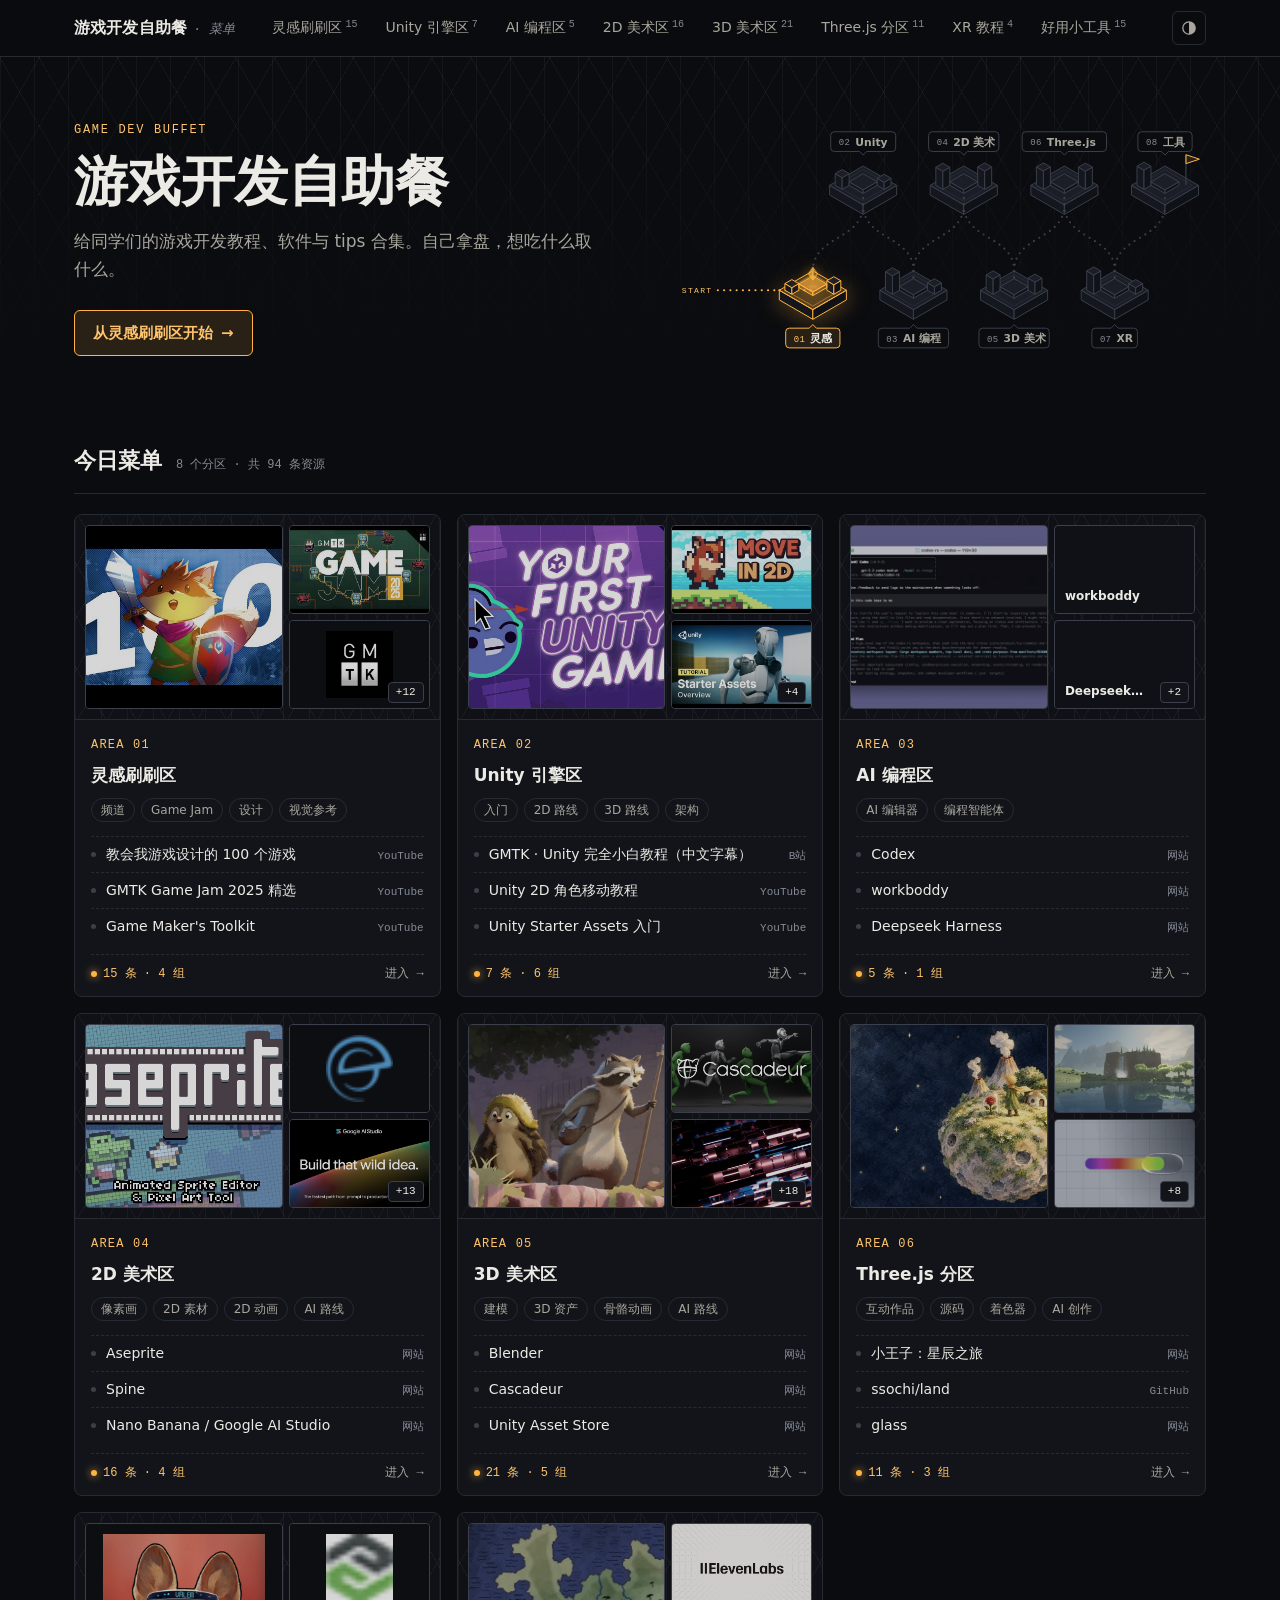
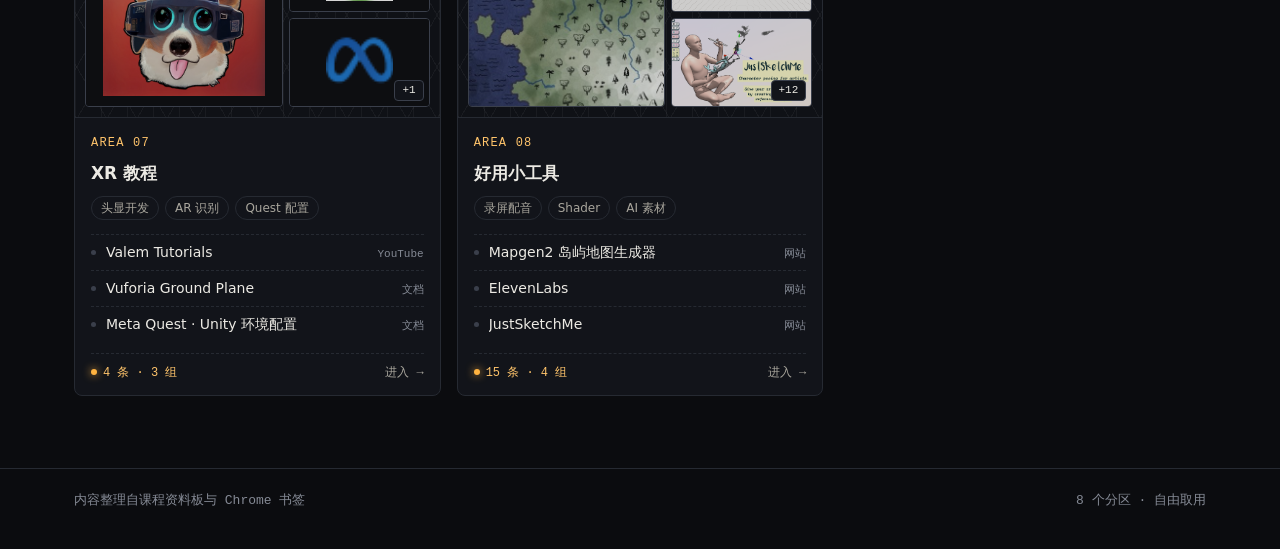
==== commit 50c98890: "1 1" ====
--- a/index.html
+++ b/index.html
@@ -53,6 +53,7 @@
   </footer>
 
   <script src="assets/js/iso.js"></script>
+  <script src="assets/js/published-cards.js"></script>
   <script src="assets/js/resource-cards.js"></script>
   <script src="assets/js/index.js"></script>
 </body>
